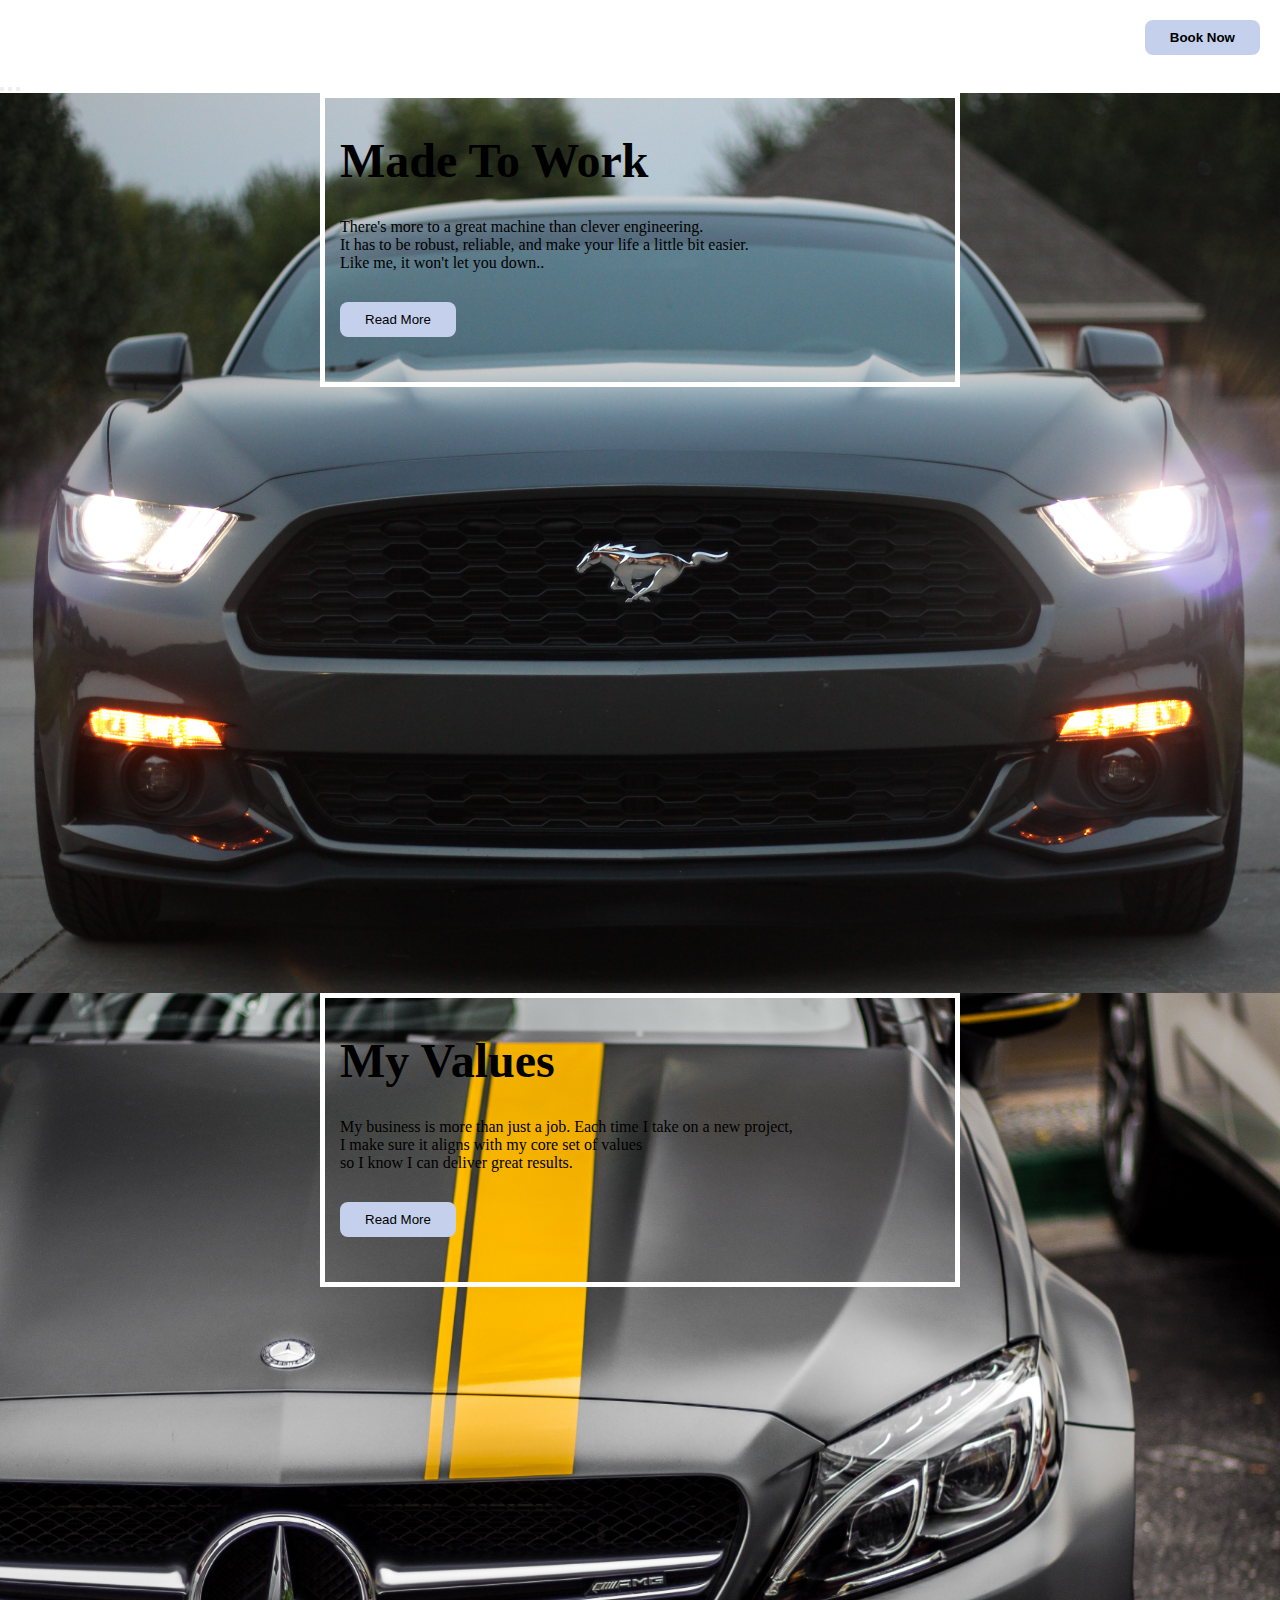
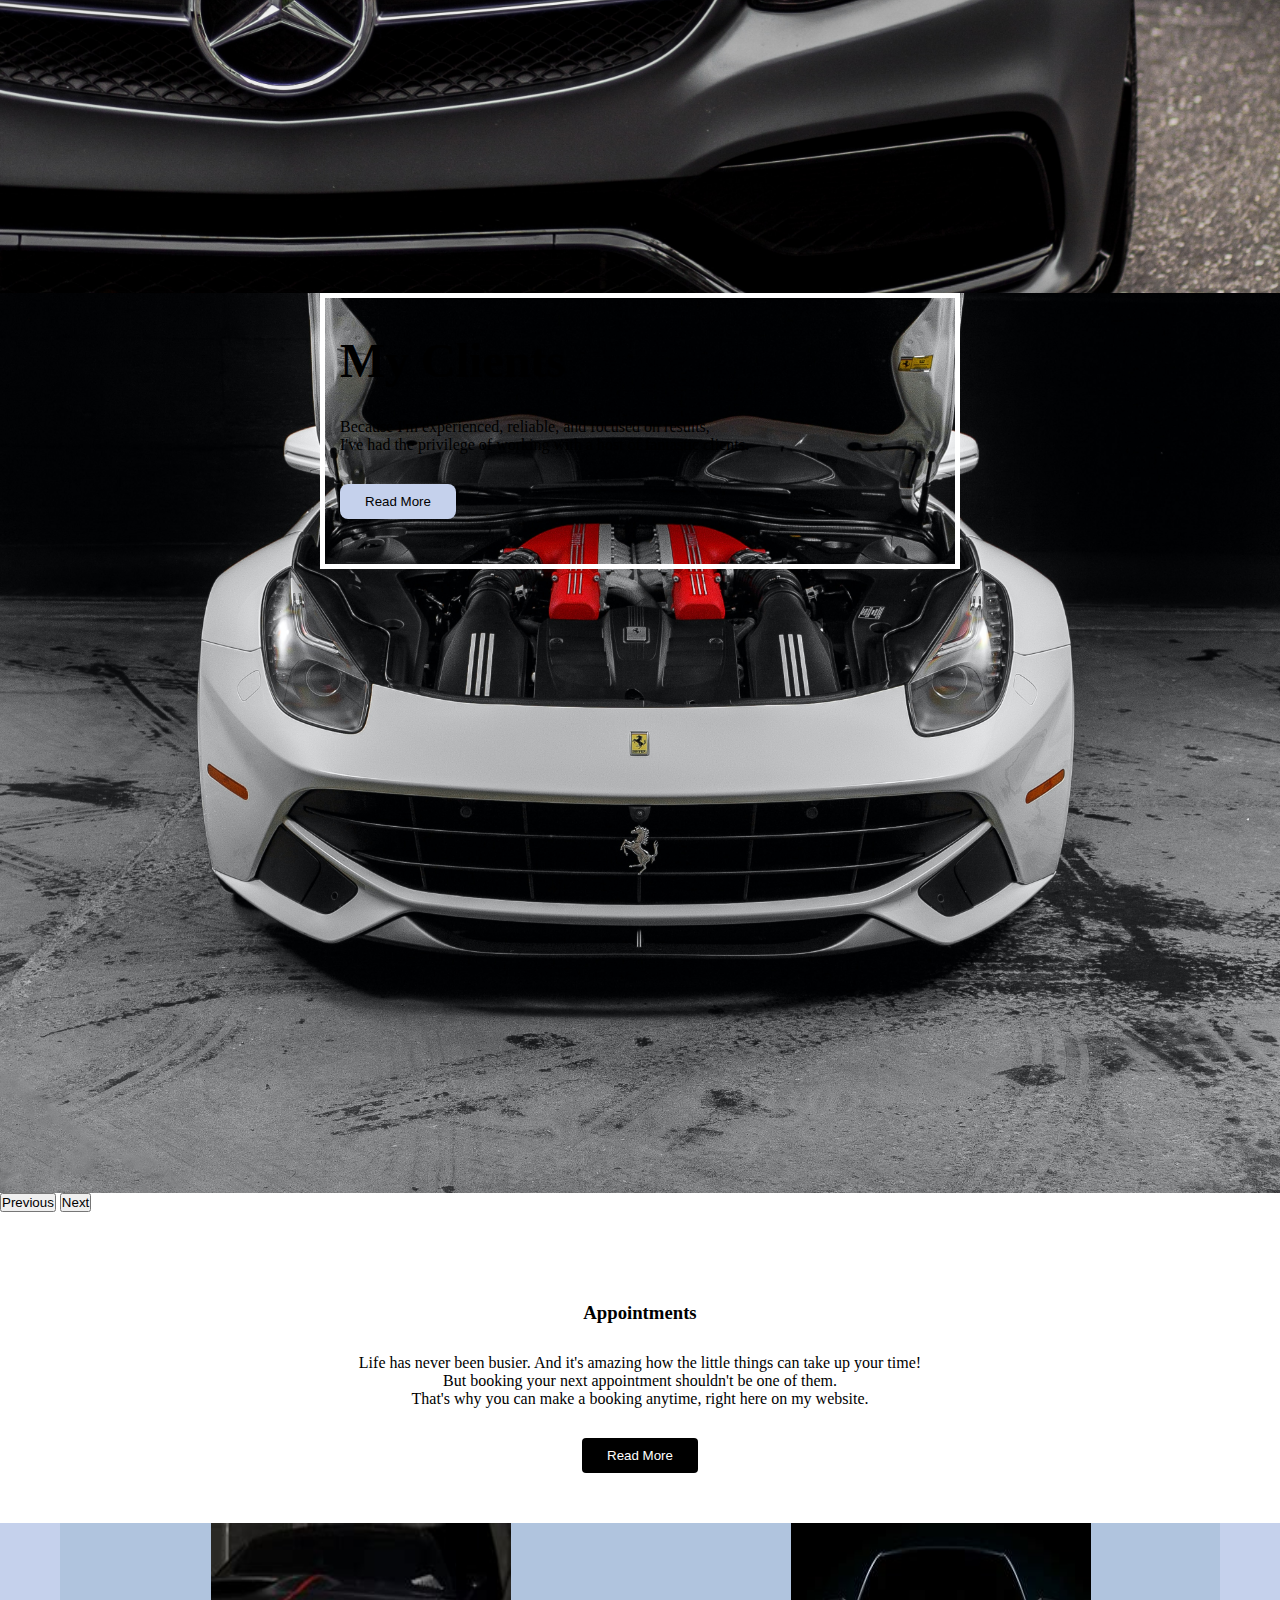
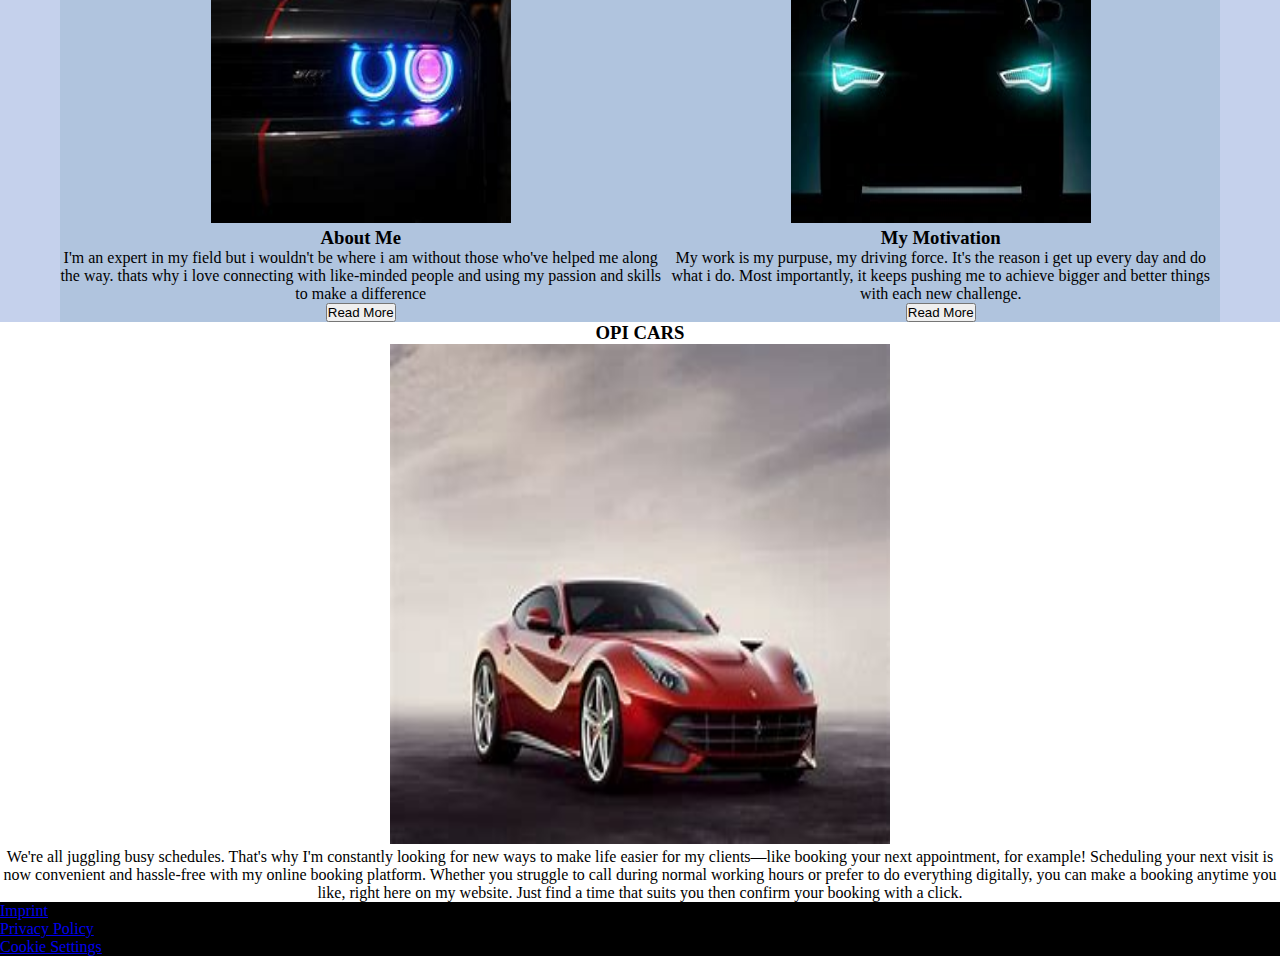
==== bk1/index.html @ 45575856 "opicars" ====
<!DOCTYPE html>
<html lang="en">
  <head>
    <meta charset="UTF-8" />
    <meta name="viewport" content="width=device-width, initial-scale=1.0" />
    <title>Document</title>

    <link
      href="https://cdn.jsdelivr.net/npm/bootstrap@5.1.3/dist/css/bootstrap.min.css"
      rel="stylesheet"
      integrity="sha384-1BmE4kWBq78iYhFldvKuhfTAU6auU8tT94WrHftjDbrCEXSU1oBoqyl2QvZ6jIW3"
      crossorigin="anonymous"
    />

    <script
      defer
      src="https://cdn.jsdelivr.net/npm/bootstrap@5.1.3/dist/js/bootstrap.bundle.min.js"
      integrity="sha384-ka7Sk0Gln4gmtz2MlQnikT1wXgYsOg+OMhuP+IlRH9sENBO0LRn5q+8nbTov4+1p"
      crossorigin="anonymous"
    ></script>

    <link rel="stylesheet" href="styles.css" />
  </head>
  <body>
    <!-- Navbar -->

    <!-- <nav class="navbar navbar-expand-lg navbar-light fixed-top">
      <div class="container-fluid">
        <a class="navbar-brand text-white" href="#">OPI CARS</a>
        <button
          class="navbar-toggler"
          type="button"
          data-bs-toggle="collapse"
          data-bs-target="#navbarNav"
          aria-controls="navbarNav"
          aria-expanded="false"
          aria-label="Toggle navigation"
        >
          <span class="navbar-toggler-icon"></span>
        </button>
        <div class="collapse navbar-collapse" id="navbarNav">
          <ul class="navbar-nav">
            <li class="nav-item">
              <a class="nav-link active text-white" aria-current="page" href="#"
                >Home</a
              >
            </li>
            <li class="nav-item">
              <a class="nav-link text-white" href="#">Appointments</a>
            </li>
            <li class="nav-item">
              <a class="nav-link text-white" href="#">News</a>
            </li>
            <li class="nav-item">
              <a class="nav-link text-white">Gallery</a>
            </li>
          </ul>
          <button type="button" class="btn btn-secondary">Book Now</button>
        </div>
      </div>
    </nav> -->

    <!-- Navbar ends -->

    <!-- new nav -->

    <div class="navbar fixed-top">
      <p>OPI CARS</p>
      <ul>
        <li><a href="#">Home</a></li>
        <li><a href="#">Appointments</a></li>
        <li><a href="#">News</a></li>
        <li><a href="#">Gallery</a></li>
        <button>Book Now</button>
      </ul>
    </div>

    <!-- new nav ends -->

    <div
      id="carouselExampleIndicators"
      class="carousel slide"
      data-bs-ride="carousel"
    >
      <div class="carousel-indicators">
        <button
          type="button"
          data-bs-target="#carouselExampleIndicators"
          data-bs-slide-to="0"
          class="active"
          aria-current="true"
          aria-label="Slide 1"
        ></button>
        <button
          type="button"
          data-bs-target="#carouselExampleIndicators"
          data-bs-slide-to="1"
          aria-label="Slide 2"
        ></button>
        <button
          type="button"
          data-bs-target="#carouselExampleIndicators"
          data-bs-slide-to="2"
          aria-label="Slide 3"
        ></button>
      </div>

      <div class="carousel-inner">
        <div
          class="carousel-item courasel-image bg-img1 active"
          data-bs-interval="10000"
        >
          <!-- <img src="..." class="d-block w-100" alt="..." /> -->
          <div
            class="carousel-caption d-row align-items-center justify-content-center"
          >
            <h1>Made To Work</h1>
            <p>
              There's more to a great machine than clever engineering. <br />It
              has to be robust, reliable, and make your life a little bit
              easier. <br />Like me, it won't let you down..
            </p>
            <button>Read More</button>
          </div>
        </div>

        <div
          class="carousel-item courasel-image bg-img2"
          data-bs-interval="10000"
        >
          <!-- <img src="..." class="d-block w-100" alt="..." /> -->
          <div
            class="carousel-caption d-row align-items-center justify-content-center"
          >
            <h1>My Values</h1>
            <p>
              My business is more than just a job. Each time I take on a new
              project,<br />
              I make sure it aligns with my core set of values <br />so I know I
              can deliver great results.
            </p>
            <button>Read More</button>
          </div>
        </div>

        <div
          class="carousel-item courasel-image bg-img3"
          data-bs-interval="10000"
        >
          <!-- <img src="..." class="d-block w-100" alt="..." /> -->
          <div
            class="carousel-caption d-row align-items-center justify-content-center"
          >
            <h1>My Clients</h1>
            <p>
              Because I'm experienced, reliable, and focused on results,
              <br />I've had the privilege of working with a host of fantastic
              clients.
            </p>
            <button>Read More</button>
          </div>
        </div>
      </div>

      <div class="writeup"></div>

      <button
        class="carousel-control-prev"
        type="button"
        data-bs-target="#carouselExampleIndicators"
        data-bs-slide="prev"
      >
        <span class="carousel-control-prev-icon" aria-hidden="true"></span>
        <span class="visually-hidden">Previous</span>
      </button>
      <button
        class="carousel-control-next"
        type="button"
        data-bs-target="#carouselExampleIndicators"
        data-bs-slide="next"
      >
        <span class="carousel-control-next-icon" aria-hidden="true"></span>
        <span class="visually-hidden">Next</span>
      </button>
    </div>

    <div class="appointment">
      <h3>Appointments</h3>
      <p>
        Life has never been busier. And it's amazing how the little things can
        take up your time! <br />But booking your next appointment shouldn't be
        one of them. <br />That's why you can make a booking anytime, right here
        on my website.
      </p>
      <button>Read More</button>
    </div>

    <div class="abmo">
      <div class="about">
        <img src="./cssimage/sqad.jpg" alt="" width="300" height="300" />
        <h3>About Me</h3>
        <p>
          I'm an expert in my field but i wouldn't be where i am without those
          who've helped me along the way. thats why i love connecting with
          like-minded people and using my passion and skills to make a
          difference
        </p>
        <button>Read More</button>
      </div>
      <div class="motivation">
        <img src="./cssimage/wq3rdc.jpg" alt="" width="300" height="300" />
        <h3>My Motivation</h3>
        <p>
          My work is my purpuse, my driving force. It's the reason i get up
          every day and do what i do. Most importantly, it keeps pushing me to
          achieve bigger and better things with each new challenge.
        </p>
        <button>Read More</button>
      </div>
    </div>

    <div class="opi">
      <h3>OPI CARS</h3>
      <img src="./cssimage/imageopi1.jpg" alt="" width="500" height="500" />
      <p>
        We're all juggling busy schedules. That's why I'm constantly looking for
        new ways to make life easier for my clients—like booking your next
        appointment, for example! Scheduling your next visit is now convenient
        and hassle-free with my online booking platform. Whether you struggle to
        call during normal working hours or prefer to do everything digitally,
        you can make a booking anytime you like, right here on my website. Just
        find a time that suits you then confirm your booking with a click.
      </p>
    </div>

    <div class="cookie">
      <ul>
        <li><a href="#">Imprint</a></li>
        <li><a href="#">Privacy Policy</a></li>
        <li><a href="#">Cookie Settings</a></li>
      </ul>
    </div>
  </body>
</html>
---- bk1/styles.css ----
* {
  padding: 0;
  margin: 0;
}

.bg-img1 {
  background-image: url(./cssimage/bk1.jpg);
}

.bg-img2 {
  background-image: url(./cssimage/ambo.jpg);
}

.bg-img3 {
  background-image: url(./cssimage/motivation.jpg);
}

.courasel-image {
  height: 100vh;
  background-repeat: no-repeat;
  background-size: cover;
  background-position: center;
}

.navbar {
  display: flex;
  align-items: center;
  justify-content: space-between;
  color: #fff;
  padding: 20px;
}
.navbar h2 {
  margin-left: 20px;
  font-weight: bolder;
}

.navbar ul {
  display: flex;
  list-style: none;
  align-items: center;
}

.navbar ul li a {
  margin-right: 40px;
  padding: 10px;
  text-decoration: underline;
  text-underline-offset: 0.5em;
  line-height: 1;
  font-weight: bold;
  list-style: none;
  color: #fff;
}

.navbar ul li a:hover {
  text-underline-offset: 0;
  transition: 0.5s;
}

.navbar ul button {
  border: none;
  border-radius: 8px;
  padding: 10px 25px;
  background-color: #c5d1ec;
  color: #000000;
  text-align: center;
  font-weight: bold;
}

.carousel-caption {
  border: 5px solid #fff;
  width: 600px;
  /* position: absolute; Center the caption */
  margin: auto;
  margin-bottom: 150px;
  padding: 15px;
}

.carousel-caption p {
  margin-top: 30px;
  margin-bottom: 30px;
  /* overflow-wrap: break-word; */
}

.carousel-caption h1 {
  margin-top: 20px;
  font-size: 48px;
}

.carousel-caption button {
  border: none;
  border-radius: 8px;
  padding: 10px 25px;
  background-color: #c5d1ec;
  color: #000000;
  margin-bottom: 30px;
}
/* .navbar-brand {
  font-size: 2rem;
} */

.appointment {
  text-align: center;
  padding: 50px;
}

.appointment h3 {
  margin-top: 40px;
  font-weight: bold;
  margin-bottom: 30px;
}

.appointment p {
  margin-bottom: 30px;
}

.appointment button {
  border: none;
  border-radius: 4px;
  padding: 10px 25px;
  background-color: black;
  color: #fff;
}

.abmo {
  display: flex;
  align-items: center;
  background-color: #c5d1ec;
  padding-left: 60px;
  padding-right: 60px;
}

.about {
  background-color: lightsteelblue;
  text-align: center;
}

.motivation {
  background-color: lightsteelblue;
  text-align: center;
}

.opi {
  text-align: center;
}

.cookie {
  display: flex;
  background-color: #000000;
}
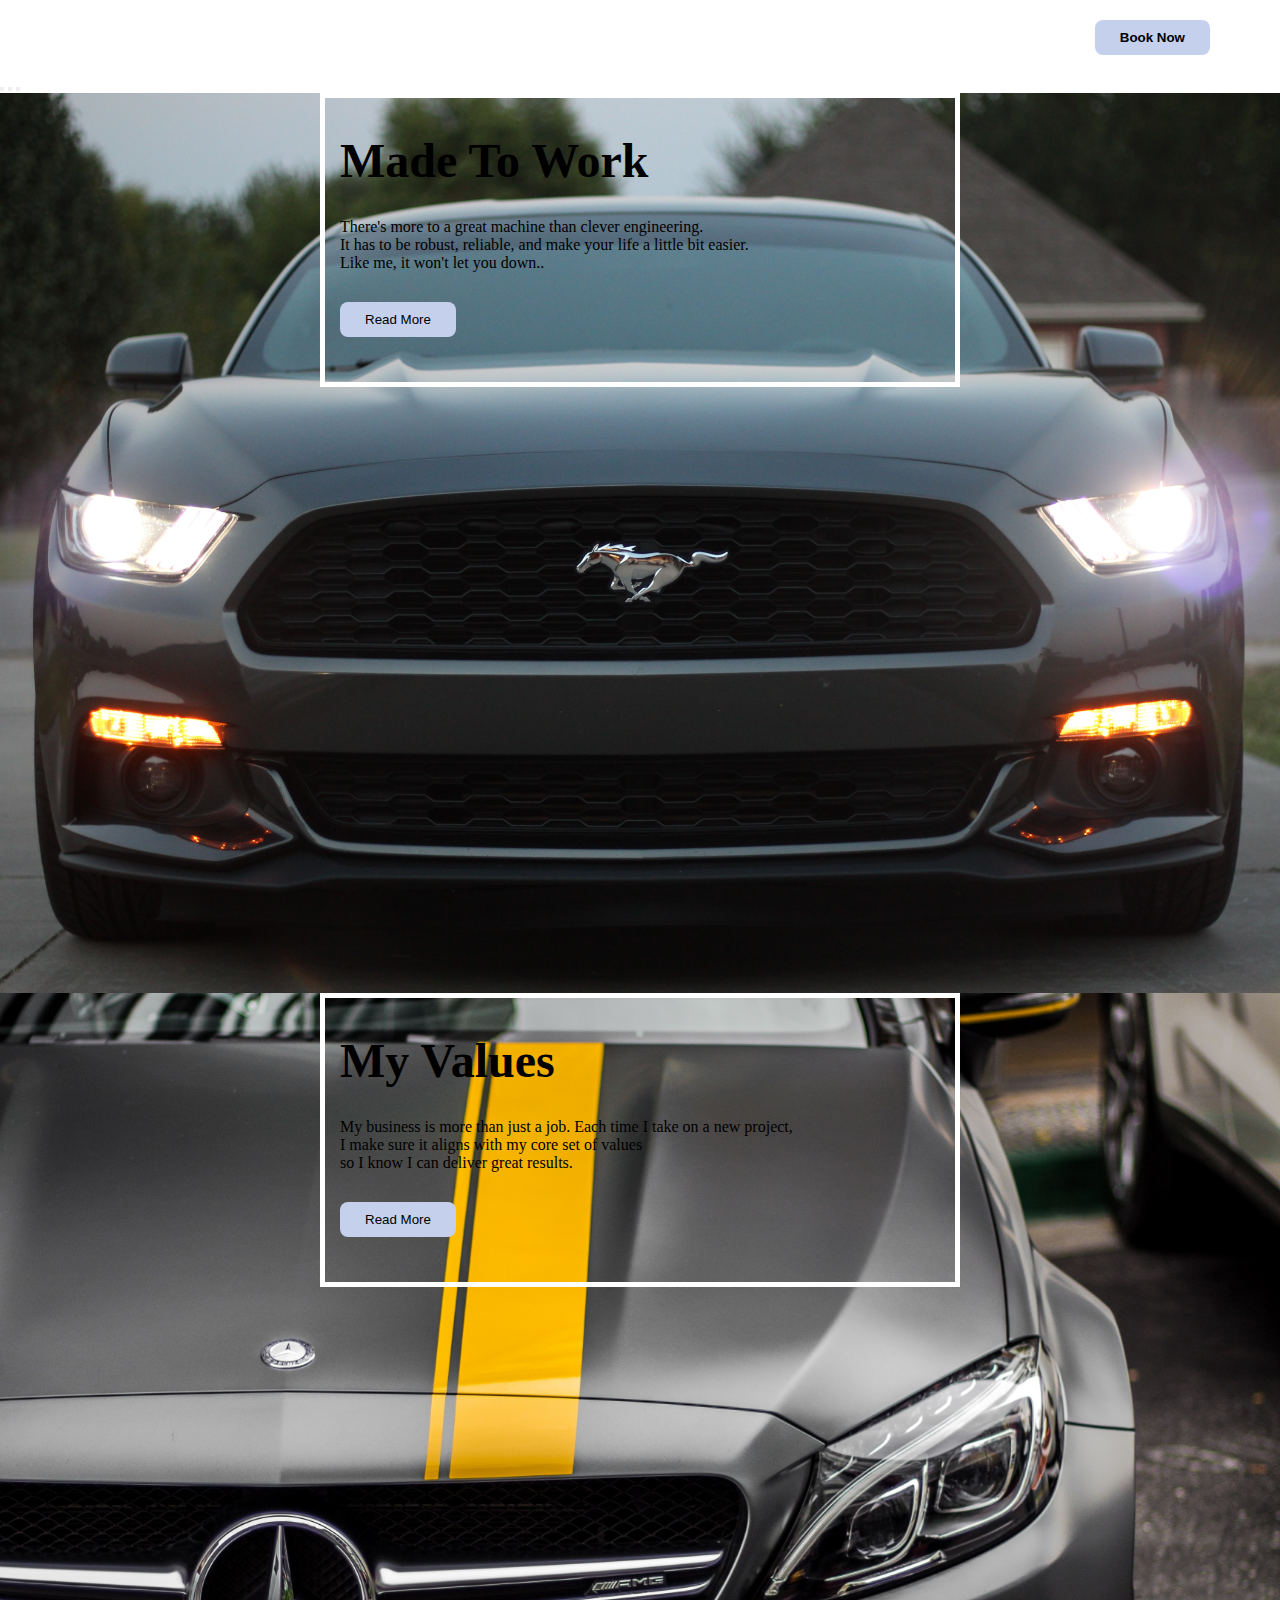
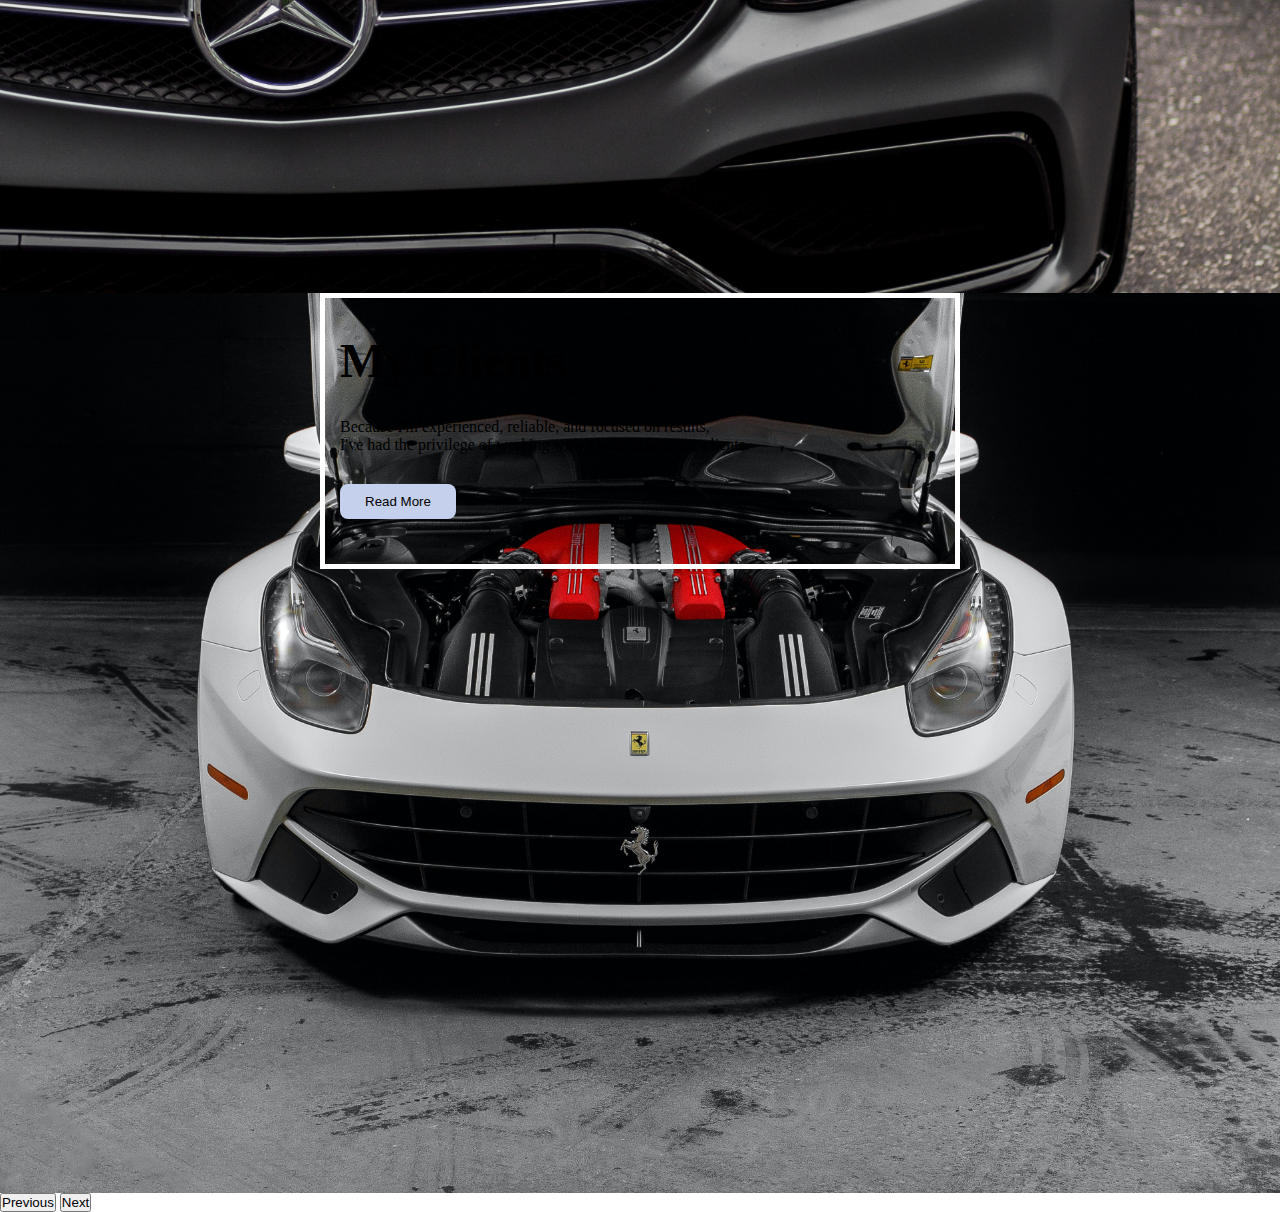
==== commit 640a38fa: "new" ====
--- a/bk1/index.html
+++ b/bk1/index.html
@@ -65,13 +65,13 @@
     <!-- new nav -->
 
     <div class="navbar fixed-top">
-      <p>OPI CARS</p>
+      <p>OPI Motors</p>
       <ul>
-        <li><a href="#">Home</a></li>
-        <li><a href="#">Appointments</a></li>
-        <li><a href="#">News</a></li>
-        <li><a href="#">Gallery</a></li>
-        <button>Book Now</button>
+        <li><a href="aboutus.html">About Us</a></li>
+        <li><a href="galerie.html">Our Gallery</a></li>
+        <li><a href="Happyclients.html">Happy Clients</a></li>
+        <li><a href="services.html">Our Services</a></li>
+        <li><a href="appointment.html"><button>Book Now</button></a></li>
       </ul>
     </div>
 
@@ -184,7 +184,7 @@
       </button>
     </div>
 
-    <div class="appointment">
+    <!-- <div class="appointment">
       <h3>Appointments</h3>
       <p>
         Life has never been busier. And it's amazing how the little things can
@@ -239,6 +239,6 @@
         <li><a href="#">Privacy Policy</a></li>
         <li><a href="#">Cookie Settings</a></li>
       </ul>
-    </div>
+    </div> -->
   </body>
 </html>
